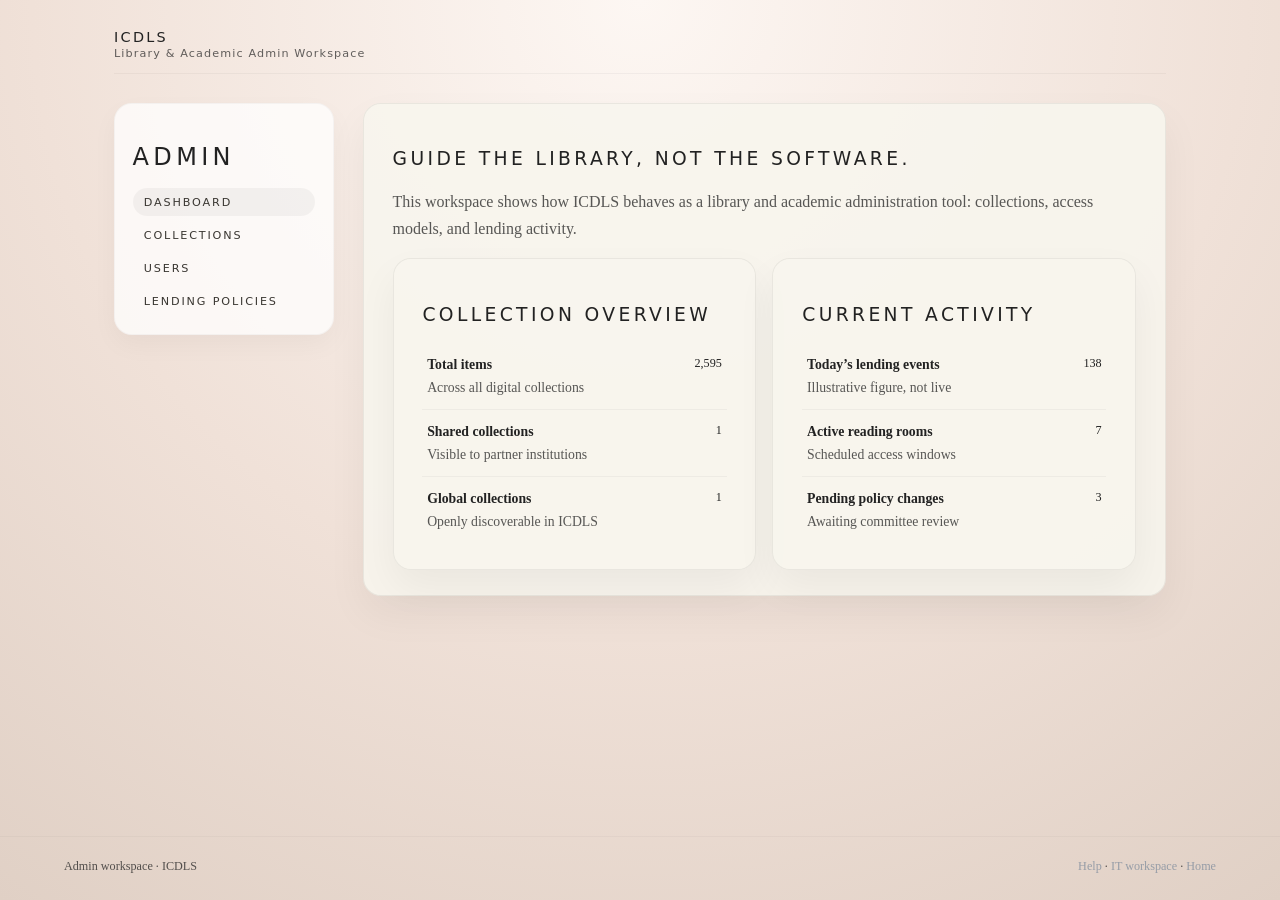
==== admin.html @ b5ff1960 "add" ====
<!DOCTYPE html>
<html lang="en">
<head>
  <meta charset="UTF-8" />
  <meta name="viewport" content="width=device-width, initial-scale=1.0" />
  <title>ICDLS – Admin Workspace</title>
  <link rel="stylesheet" href="styles.css">
</head>
<body data-page="admin">
  <div class="app-shell">
    <header class="top-bar">
      <div class="app-logo">
        <span>ICDLS</span>
        <span>Library & Academic Admin Workspace</span>
      </div>
    </header>

    <main class="role-layout">
      <aside class="role-sidebar">
        <h2 class="role-name">Admin</h2>
        <nav class="role-nav" id="adminNav">
          <a href="#dashboard" data-section="dashboard" class="is-active"><span>Dashboard</span></a>
          <a href="#collections" data-section="collections"><span>Collections</span></a>
          <a href="#users" data-section="users"><span>Users</span></a>
          <a href="#policies" data-section="policies"><span>Lending policies</span></a>
        </nav>
      </aside>

      <section class="stack" id="adminSections">
        <section id="dashboard" data-section-panel="dashboard" class="card">
          <h1>Guide the library, not the software.</h1>
          <p class="muted">
            This workspace shows how ICDLS behaves as a library and academic administration tool: collections,
            access models, and lending activity.
          </p>
          <div class="stack-row">
            <div class="card">
              <h3>Collection overview</h3>
              <ul class="list" id="adminCollectionSummary">
                <!-- filled by JS -->
              </ul>
            </div>
            <div class="card">
              <h3>Current activity</h3>
              <ul class="list" id="adminActivitySummary">
                <!-- filled by JS -->
              </ul>
            </div>
          </div>
        </section>

        <section id="collections" data-section-panel="collections" class="card" hidden>
          <h2>Collections</h2>
          <p class="muted">Dummy data showing how collections might be expressed and filtered.</p>
          <div class="input-row" style="margin-bottom:0.6rem;">
            <div>
              <label class="label" for="collectionFilter">Access scope</label>
              <select id="collectionFilter">
                <option value="all">All</option>
                <option value="local">Local</option>
                <option value="shared">Shared</option>
                <option value="global">Global</option>
              </select>
            </div>
          </div>
          <table class="table" id="adminCollectionsTable">
            <thead>
              <tr>
                <th>Name</th>
                <th>Items</th>
                <th>Access</th>
                <th>Lending</th>
              </tr>
            </thead>
            <tbody>
              <!-- filled by JS -->
            </tbody>
          </table>
        </section>

        <section id="users" data-section-panel="users" class="card" hidden>
          <h2>Users</h2>
          <p class="muted">Illustrative list of patron groups and roles.</p>
          <table class="table" id="adminUsersTable">
            <thead>
              <tr>
                <th>Group</th>
                <th>Count</th>
                <th>Default role</th>
                <th>Notes</th>
              </tr>
            </thead>
            <tbody>
              <!-- filled by JS -->
            </tbody>
          </table>
        </section>

        <section id="policies" data-section-panel="policies" class="card" hidden>
          <h2>Lending policies</h2>
          <p class="muted">Examples of controlled digital lending rules, written in plain language.</p>
          <ul class="list" id="adminPoliciesList">
            <!-- filled by JS -->
          </ul>
        </section>
      </section>
    </main>
  </div>

  <footer class="footer">
    <span>Admin workspace · ICDLS</span>
    <span>
      <a href="help.html">Help</a> ·
      <a href="it.html">IT workspace</a> ·
      <a href="index.html">Home</a>
    </span>
  </footer>

  <script src="scripts.js"></script>
</body>
</html>
---- styles.css ----
:root {
  --bg-paper: #f8f5ee;
  --bg-warm: #e4e0d6;
  --bg-stone: #d1cbc0;
  --text-main: #222222;
  --text-soft: #3a3732;
  --accent-amber: #f2d189;
  --accent-bluegray: #7d8b9c;
  --accent-teal: #7aa7a0;
  --accent-rose: #c9a0a0;
  --border-soft: rgba(0, 0, 0, 0.06);
  --card-bg: rgba(248, 245, 238, 0.9);
}

*,
*::before,
*::after {
  box-sizing: border-box;
}

html,
body {
  margin: 0;
  padding: 0;
  background: var(--bg-paper);
  color: var(--text-main);
  font-family: "Libre Baskerville", Georgia, "Times New Roman", serif;
}

body {
  min-height: 100vh;
  display: flex;
  flex-direction: column;
  background: radial-gradient(circle at top left, #fbf7ee, #efe5d7 55%, #ded3c4 100%);
}

h1,
h2,
h3,
.app-logo,
.top-nav a,
.role-nav a,
.btn {
  font-family: system-ui, -apple-system, BlinkMacSystemFont, "Segoe UI", sans-serif;
  font-weight: 300;
  letter-spacing: 0.16em;
  text-transform: uppercase;
}

h1,
h2,
h3 {
  letter-spacing: 0.18em;
}

p,
li {
  line-height: 1.7;
}

a {
  color: var(--accent-bluegray);
  text-decoration: none;
}

a:hover {
  text-decoration: underline;
}

.app-shell {
  max-width: 1180px;
  margin: 0 auto;
  width: 100%;
  padding: 1.8rem 5vw 2.4rem;
  flex: 1 0 auto;
  position: relative;
  z-index: 1;
}

.top-bar {
  display: flex;
  align-items: center;
  justify-content: space-between;
  margin-bottom: 1.8rem;
  border-bottom: 1px solid rgba(0, 0, 0, 0.04);
  padding-bottom: 0.8rem;
}

.app-logo {
  display: flex;
  flex-direction: column;
  gap: 0.15rem;
  font-size: 0.9rem;
}

.app-logo span:last-child {
  font-size: 0.7rem;
  text-transform: none;
  letter-spacing: 0.1em;
  opacity: 0.7;
}

.top-nav {
  display: flex;
  gap: 1.3rem;
  font-size: 0.72rem;
}

.top-nav a {
  position: relative;
  color: var(--text-soft);
}

.top-nav a::after {
  content: "";
  position: absolute;
  left: 0;
  bottom: -0.35rem;
  width: 0;
  height: 1px;
  background: var(--accent-amber);
  transition: width 180ms ease-in-out;
}

.top-nav a:hover::after,
.top-nav a.is-active::after {
  width: 100%;
}

.card {
  background: var(--card-bg);
  border-radius: 18px;
  border: 1px solid var(--border-soft);
  padding: 1.6rem 1.8rem;
  box-shadow: 0 18px 40px rgba(0, 0, 0, 0.05);
}

/* Per-workspace background nuance */
body[data-page="it"] {
  background: radial-gradient(circle at top left, #f6faf8, #e3ece7 55%, #d0dbd3 100%);
}

body[data-page="admin"] {
  background: radial-gradient(circle at top center, #fdf7f3, #f0e1d8 55%, #e0d0c5 100%);
}

body[data-page="reader"] {
  background: radial-gradient(circle at top left, #fbf9f4, #e9e4d8 55%, #d8d3c7 100%);
}

body[data-page="publisher"] {
  background: radial-gradient(circle at top right, #faf6f5, #ebdedb 55%, #d7c7c2 100%);
}

/* Subtle sidebar panel */
.role-sidebar {
  position: sticky;
  top: 1.2rem;
  padding: 1.2rem 1.1rem;
  border-radius: 18px;
  background: rgba(255, 255, 255, 0.75);
  border: 1px solid rgba(0, 0, 0, 0.03);
  box-shadow: 0 10px 26px rgba(0, 0, 0, 0.04);
}

.muted {
  opacity: 0.75;
}

.btn {
  display: inline-flex;
  align-items: center;
  justify-content: center;
  padding: 0.6rem 1.4rem;
  border-radius: 999px;
  font-size: 0.7rem;
  border: 1px solid transparent;
  cursor: pointer;
  background: transparent;
  color: var(--text-soft);
  transition: background 160ms ease, color 160ms ease, box-shadow 160ms ease, border-color 160ms ease;
}

.btn-primary {
  background: var(--accent-amber);
  border-color: var(--border-soft);
  box-shadow: 0 12px 30px rgba(0, 0, 0, 0.09);
}

.btn-primary:hover {
  box-shadow: 0 18px 40px rgba(0, 0, 0, 0.13);
}

.btn-ghost {
  border-color: var(--border-soft);
  background: rgba(255, 255, 255, 0.65);
}

.btn-ghost:hover {
  background: rgba(255, 255, 255, 0.9);
}

.btn-small {
  padding: 0.45rem 1rem;
}

.role-layout {
  display: grid;
  grid-template-columns: 220px minmax(0, 1fr);
  gap: 1.8rem;
  align-items: flex-start;
}

.role-name {
  margin-bottom: 1.1rem;
}

.role-nav {
  display: flex;
  flex-direction: column;
  gap: 0.35rem;
  font-size: 0.72rem;
}

.role-nav a {
  padding: 0.45rem 0.7rem;
  border-radius: 999px;
  color: var(--text-soft);
  text-decoration: none;
  display: inline-flex;
  align-items: center;
  gap: 0.4rem;
}

.role-nav a span {
  font-size: 0.7rem;
}

.role-nav a.is-active,
.role-nav a:hover {
  background: rgba(0, 0, 0, 0.04);
}

.badge {
  display: inline-flex;
  align-items: center;
  padding: 0.25rem 0.6rem;
  border-radius: 999px;
  font-size: 0.64rem;
  letter-spacing: 0.12em;
  text-transform: uppercase;
  border: 1px solid var(--border-soft);
  background: rgba(255, 255, 255, 0.7);
}

.stack {
  display: flex;
  flex-direction: column;
  gap: 1.2rem;
}

.stack-row {
  display: flex;
  flex-wrap: wrap;
  gap: 1rem;
}

.stack-row > * {
  flex: 1 1 0;
}

.table {
  width: 100%;
  border-collapse: collapse;
  font-size: 0.82rem;
}

.table thead {
  text-align: left;
  font-family: system-ui, -apple-system, BlinkMacSystemFont, "Segoe UI", sans-serif;
  font-weight: 400;
  letter-spacing: 0.1em;
  text-transform: uppercase;
  font-size: 0.68rem;
}

.table th,
.table td {
  padding: 0.45rem 0.3rem;
  border-bottom: 1px solid rgba(0, 0, 0, 0.04);
}

.table tr:last-child td {
  border-bottom: none;
}

.status-dot {
  display: inline-flex;
  width: 8px;
  height: 8px;
  border-radius: 50%;
  margin-right: 0.25rem;
}

.status-ok {
  background: #3f9b61;
}

.status-warn {
  background: #d49b3a;
}

.status-crit {
  background: #c45b5b;
}

.pill {
  display: inline-flex;
  padding: 0.1rem 0.55rem;
  border-radius: 999px;
  border: 1px solid rgba(0, 0, 0, 0.08);
  font-size: 0.66rem;
}

.input,
select,
textarea {
  width: 100%;
  padding: 0.5rem 0.6rem;
  border-radius: 10px;
  border: 1px solid var(--border-soft);
  background: rgba(255, 255, 255, 0.8);
  font-size: 0.82rem;
  font-family: inherit;
}

.input-row {
  display: grid;
  grid-template-columns: repeat(auto-fit, minmax(160px, 1fr));
  gap: 0.8rem;
}

.label {
  font-size: 0.76rem;
  margin-bottom: 0.2rem;
  display: inline-block;
  letter-spacing: 0.12em;
  text-transform: uppercase;
}

.list {
  list-style: none;
  padding: 0;
  margin: 0;
}

.list-item {
  padding: 0.6rem 0.3rem;
  border-bottom: 1px solid rgba(0, 0, 0, 0.04);
  font-size: 0.86rem;
  display: flex;
  justify-content: space-between;
  gap: 0.6rem;
}

.list-item:last-child {
  border-bottom: none;
}

.list-item-main {
  flex: 1 1 auto;
}

.list-item-meta {
  text-align: right;
  font-size: 0.76rem;
}

.footer {
  padding: 1.4rem 5vw 1.6rem;
  border-top: 1px solid rgba(0, 0, 0, 0.04);
  font-size: 0.76rem;
  opacity: 0.75;
  display: flex;
  align-items: center;
  justify-content: space-between;
  gap: 1rem;
}

.landing-grid {
  display: grid;
  grid-template-columns: repeat(auto-fit, minmax(220px, 1fr));
  gap: 1.2rem;
}

.landing-role-card h3 {
  margin-top: 0;
}

.landing-role-card p {
  font-size: 0.86rem;
}

/* Index auth actions & shortcuts */
.auth-actions {
  display: flex;
  gap: 0.8rem;
}

.shortcut-bar {
  margin-top: 1.4rem;
  display: flex;
  flex-wrap: wrap;
  gap: 0.6rem;
}

.shortcut-link {
  font-size: 0.76rem;
  padding: 0.3rem 0.8rem;
  border-radius: 999px;
  background: rgba(255, 255, 255, 0.8);
  border: 1px dashed rgba(0, 0, 0, 0.08);
}

.shortcut-link span {
  font-size: 0.66rem;
  text-transform: uppercase;
  letter-spacing: 0.12em;
  color: var(--accent-bluegray);
}

/* Auth & help pages */
.auth-layout {
  max-width: 420px;
  margin: 0 auto;
}

.auth-header {
  margin-bottom: 1.2rem;
}

.auth-header h1 {
  margin-bottom: 0.5rem;
}

.auth-footer-links {
  display: flex;
  flex-wrap: wrap;
  gap: 0.6rem;
  margin-top: 1rem;
  font-size: 0.8rem;
}

.auth-footer-links a {
  color: var(--accent-bluegray);
}

.help-list {
  padding-left: 1rem;
  font-size: 0.86rem;
}

.help-list li + li {
  margin-top: 0.35rem;
}

/* Book / paper reading pages */
.book-layout {
  max-width: 720px;
  margin: 0 auto;
}

.book-meta {
  font-size: 0.8rem;
  margin-bottom: 1rem;
}

.book-page {
  background: var(--card-bg);
  border-radius: 18px;
  border: 1px solid var(--border-soft);
  padding: 1.8rem 2rem;
  box-shadow: 0 22px 50px rgba(0, 0, 0, 0.06);
}

.book-page h2 {
  margin-top: 0;
  margin-bottom: 0.8rem;
}

.book-page p {
  font-size: 0.94rem;
  line-height: 1.8;
  margin: 0 0 0.9rem;
}

@media (max-width: 900px) {
  .role-layout {
    grid-template-columns: minmax(0, 1fr);
  }

  .role-sidebar {
    position: static;
  }
}

@media (max-width: 640px) {
  .app-shell {
    padding-inline: 1.4rem;
  }

  .top-nav {
    display: none;
  }
}
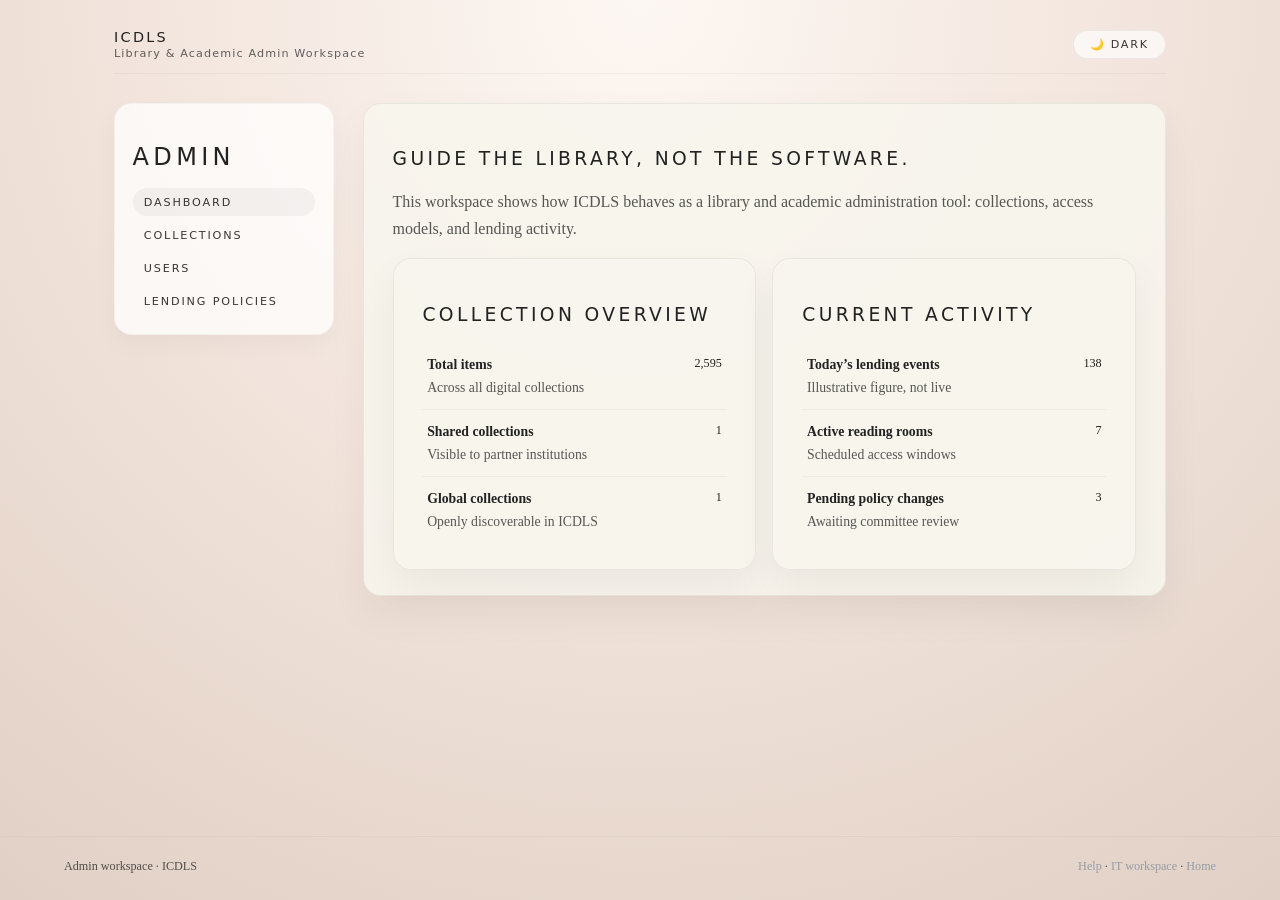
==== commit 7811e45e: "add" ====
--- a/admin.html
+++ b/admin.html
@@ -13,6 +13,7 @@
         <span>ICDLS</span>
         <span>Library & Academic Admin Workspace</span>
       </div>
+      <button id="themeToggle" class="btn btn-ghost btn-small">🌙 Dark</button>
     </header>
 
     <main class="role-layout">
--- a/styles.css
+++ b/styles.css
@@ -12,6 +12,20 @@
   --card-bg: rgba(248, 245, 238, 0.9);
 }
 
+[data-theme="dark"] {
+  --bg-paper: #1a1a1a;
+  --bg-warm: #2a2a2a;
+  --bg-stone: #3a3a3a;
+  --text-main: #e0e0e0;
+  --text-soft: #c0c0c0;
+  --accent-amber: #d4b86a;
+  --accent-bluegray: #8a9ba8;
+  --accent-teal: #7a9b95;
+  --accent-rose: #b89595;
+  --border-soft: rgba(255, 255, 255, 0.1);
+  --card-bg: rgba(26, 26, 26, 0.9);
+}
+
 *,
 *::before,
 *::after {
@@ -32,6 +46,10 @@
   display: flex;
   flex-direction: column;
   background: radial-gradient(circle at top left, #fbf7ee, #efe5d7 55%, #ded3c4 100%);
+}
+
+[data-theme="dark"] body {
+  background: radial-gradient(circle at top left, #0f0f0f, #1a1a1a 55%, #2a2a2a 100%);
 }
 
 h1,
@@ -100,6 +118,10 @@
   opacity: 0.7;
 }
 
+[data-theme="dark"] .app-logo span:last-child {
+  opacity: 0.8;
+}
+
 .top-nav {
   display: flex;
   gap: 1.3rem;
@@ -140,16 +162,32 @@
   background: radial-gradient(circle at top left, #f6faf8, #e3ece7 55%, #d0dbd3 100%);
 }
 
+[data-theme="dark"] body[data-page="it"] {
+  background: radial-gradient(circle at top left, #0a0f0e, #1a1f1e 55%, #2a2f2e 100%);
+}
+
 body[data-page="admin"] {
   background: radial-gradient(circle at top center, #fdf7f3, #f0e1d8 55%, #e0d0c5 100%);
 }
 
+[data-theme="dark"] body[data-page="admin"] {
+  background: radial-gradient(circle at top center, #0f0a08, #1f1a18 55%, #2f2a25 100%);
+}
+
 body[data-page="reader"] {
   background: radial-gradient(circle at top left, #fbf9f4, #e9e4d8 55%, #d8d3c7 100%);
 }
 
+[data-theme="dark"] body[data-page="reader"] {
+  background: radial-gradient(circle at top left, #0f0f0a, #1a1a14 55%, #2a2a1e 100%);
+}
+
 body[data-page="publisher"] {
   background: radial-gradient(circle at top right, #faf6f5, #ebdedb 55%, #d7c7c2 100%);
+}
+
+[data-theme="dark"] body[data-page="publisher"] {
+  background: radial-gradient(circle at top right, #0f0a0a, #1f1a1a 55%, #2f2525 100%);
 }
 
 /* Subtle sidebar panel */
@@ -161,6 +199,12 @@
   background: rgba(255, 255, 255, 0.75);
   border: 1px solid rgba(0, 0, 0, 0.03);
   box-shadow: 0 10px 26px rgba(0, 0, 0, 0.04);
+}
+
+[data-theme="dark"] .role-sidebar {
+  background: rgba(26, 26, 26, 0.75);
+  border: 1px solid rgba(255, 255, 255, 0.1);
+  box-shadow: 0 10px 26px rgba(0, 0, 0, 0.2);
 }
 
 .muted {
@@ -200,6 +244,10 @@
   background: rgba(255, 255, 255, 0.9);
 }
 
+[data-theme="dark"] .btn-ghost:hover {
+  background: rgba(26, 26, 26, 0.9);
+}
+
 .btn-small {
   padding: 0.45rem 1rem;
 }
@@ -236,6 +284,11 @@
   font-size: 0.7rem;
 }
 
+
+[data-theme="dark"] .role-nav a.is-active,
+[data-theme="dark"] .role-nav a:hover {
+  background: rgba(255, 255, 255, 0.1);
+}
 .role-nav a.is-active,
 .role-nav a:hover {
   background: rgba(0, 0, 0, 0.04);
@@ -284,6 +337,11 @@
   font-size: 0.68rem;
 }
 
+
+[data-theme="dark"] .table th,
+[data-theme="dark"] .table td {
+  border-bottom: 1px solid rgba(255, 255, 255, 0.1);
+}
 .table th,
 .table td {
   padding: 0.45rem 0.3rem;
@@ -320,6 +378,10 @@
   border-radius: 999px;
   border: 1px solid rgba(0, 0, 0, 0.08);
   font-size: 0.66rem;
+}
+
+[data-theme="dark"] .pill {
+  border: 1px solid rgba(255, 255, 255, 0.2);
 }
 
 .input,
@@ -356,7 +418,11 @@
 
 .list-item {
   padding: 0.6rem 0.3rem;
-  border-bottom: 1px solid rgba(0, 0, 0, 0.04);
+ 
+
+[data-theme="dark"] .list-item {
+  border-bottom: 1px solid rgba(255, 255, 255, 0.1);
+} border-bottom: 1px solid rgba(0, 0, 0, 0.04);
   font-size: 0.86rem;
   display: flex;
   justify-content: space-between;
@@ -387,6 +453,10 @@
   gap: 1rem;
 }
 
+[data-theme="dark"] .footer {
+  border-top: 1px solid rgba(255, 255, 255, 0.1);
+}
+
 .landing-grid {
   display: grid;
   grid-template-columns: repeat(auto-fit, minmax(220px, 1fr));
@@ -412,6 +482,11 @@
   display: flex;
   flex-wrap: wrap;
   gap: 0.6rem;
+}
+
+[data-theme="dark"] .shortcut-link {
+  background: rgba(26, 26, 26, 0.8);
+  border: 1px dashed rgba(255, 255, 255, 0.2);
 }
 
 .shortcut-link {
